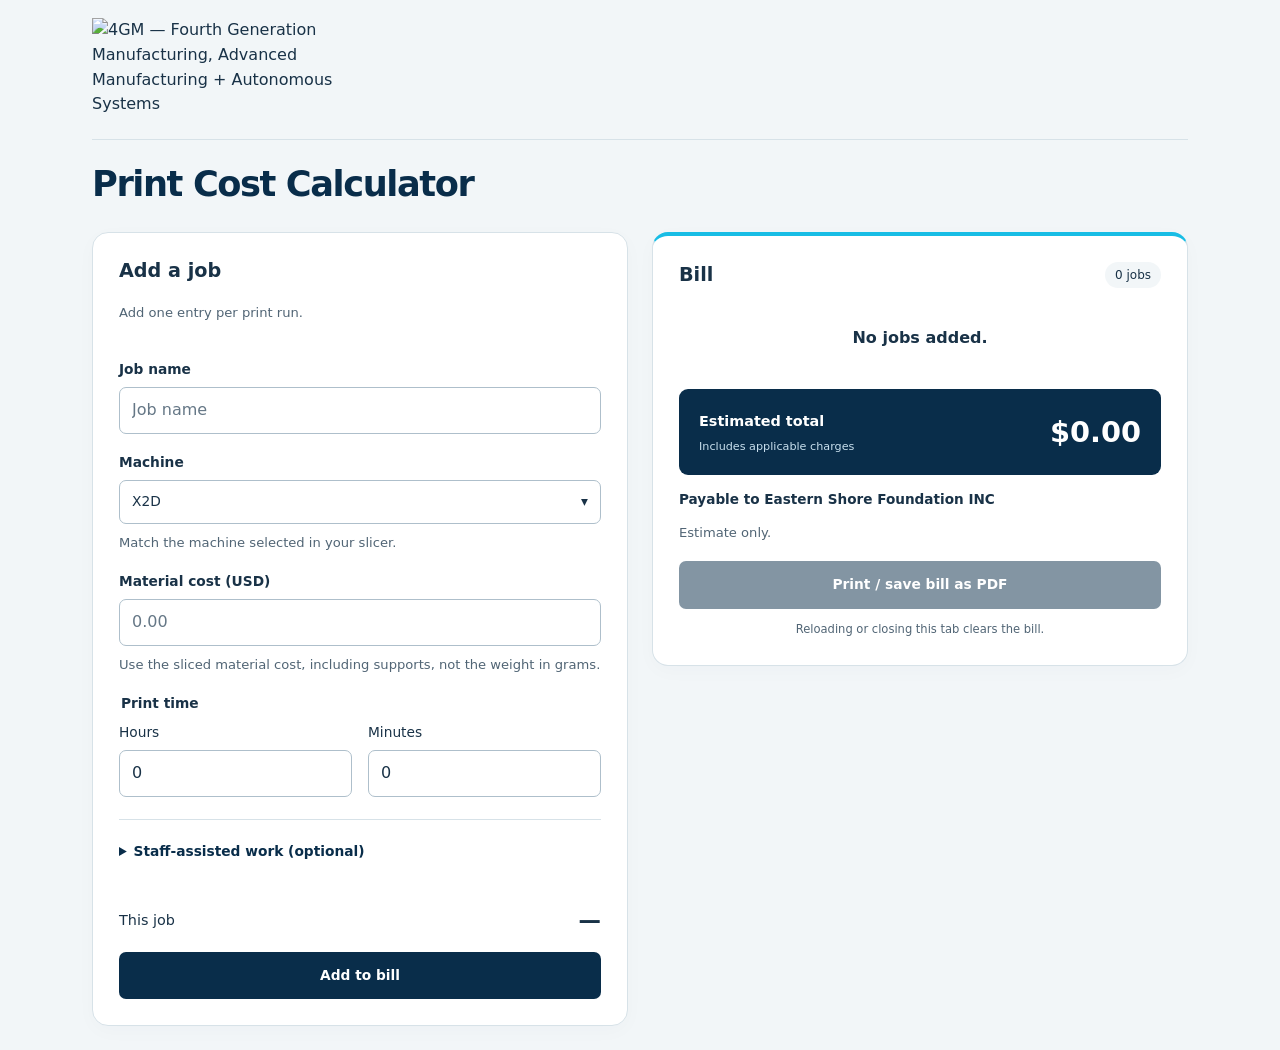
==== index.html @ 65095928 "Add print and labor cost calculator" ====
<!doctype html>
<html lang="en">
<head>
  <meta charset="utf-8">
  <meta name="viewport" content="width=device-width, initial-scale=1">
  <meta name="description" content="Calculate 3D print costs and print a bill.">
  <title>3D print cost calculator · AMAS</title>
  <link rel="stylesheet" href="styles.css">
  <script type="module" src="app.js"></script>
</head>
<body>
  <a class="skip-link" href="#calculatorForm">Skip to calculator</a>
  <main class="page">
    <header class="masthead">
      <img class="brand-logo" src="assets/amas-logo.jpg" alt="4GM — Fourth Generation Manufacturing, Advanced Manufacturing + Autonomous Systems" width="1254" height="1254">
    </header>
    <section class="intro screen-only" aria-labelledby="app-title">
      <h1 id="app-title">Print Cost Calculator</h1>
    </section>
    <noscript><p class="error">Please enable JavaScript to use the print calculator.</p></noscript>
    <div id="configStatus" class="notice screen-only" role="status">Loading machine pricing…</div>
    <div id="configError" class="notice error screen-only" role="alert" hidden><p>Machine pricing is unavailable. Estimates are paused. Please retry.</p><button id="retryButton" type="button">Retry pricing</button></div>
    <div class="layout">
      <section class="panel screen-only" aria-labelledby="editorTitle">
        <div class="section-heading"><h2 id="editorTitle">Add a job</h2></div>
        <p id="entryHelp" class="hint">Add one entry per print run.</p>
        <form id="calculatorForm">
          <fieldset id="inputFields" disabled>
            <legend class="sr-only">Job details</legend>
            <label for="printName">Job name</label>
            <input id="printName" name="printName" maxlength="100" placeholder="Job name" required autocomplete="off">
            <label id="printerLabel" for="printerPicker">Machine</label>
            <div id="printerControl" class="printer-control">
              <select id="printer" name="printer" hidden aria-hidden="true" tabindex="-1"></select>
              <button id="printerPicker" class="printer-picker" type="button" role="combobox" aria-labelledby="printerLabel printerModel" aria-describedby="printerHelp" aria-haspopup="listbox" aria-expanded="false" aria-controls="printerOptions">
                <img id="printerImage" alt="" width="64" height="64" hidden><span id="printerModel"></span><span class="picker-arrow" aria-hidden="true">▾</span>
              </button>
              <div id="printerOptions" class="printer-options" role="listbox" aria-labelledby="printerLabel" hidden></div>
            </div>
            <p id="printerHelp" class="hint">Match the machine selected in your slicer.</p>
            <div id="descriptionFields" hidden>
              <label for="jobDescription">Extended description (optional)</label>
              <textarea id="jobDescription" name="jobDescription" rows="4" disabled></textarea>
            </div>
            <div id="materialFields">
            <label for="materialCost">Material cost (<span class="currencyLabel">USD</span>)</label>
            <input id="materialCost" name="materialCost" type="number" min="0" step="0.01" placeholder="0.00" required aria-describedby="materialHelp" inputmode="decimal">
            <p id="materialHelp" class="hint">Use the sliced material cost, including supports, not the weight in grams.</p>
            </div>
            <fieldset id="printTimeFields" class="time-fields"><legend>Print time</legend><div class="two-col">
              <div><label for="printHours">Hours</label><input id="printHours" name="printHours" type="number" min="0" step="1" value="0" required inputmode="numeric"></div>
              <div><label for="printMinutes">Minutes</label><input id="printMinutes" name="printMinutes" type="number" min="0" max="59" step="1" value="0" required inputmode="numeric"></div>
            </div></fieldset>
            <details id="laborFields" class="optional"><summary id="laborSummary">Staff-assisted work (optional)</summary><p id="optionalLaborHint" class="hint">Leave both at zero if operator labor does not apply.</p><div class="two-col">
              <div><label for="operatorMinutes">Labor minutes</label><input id="operatorMinutes" name="operatorMinutes" type="number" min="0" step="1" value="0" required inputmode="numeric"></div>
              <div><label for="payRate">Rate (<span class="currencyLabel">USD</span>/hour)</label><input id="payRate" name="payRate" type="number" min="0" step="0.01" value="0" required inputmode="decimal"></div>
            </div></details>
            <div class="estimate-preview"><span>This job</span><output id="draftTotal">—</output></div>
            <p id="formError" class="error" role="alert"></p>
            <div class="actions"><button id="saveButton" type="submit">Add to bill</button><button id="cancelButton" type="button" class="secondary" hidden>Cancel edit</button></div>
          </fieldset>
        </form>
      </section>
      <section class="panel bill" aria-labelledby="billTitle">
        <div class="section-heading"><h2 id="billTitle">Bill</h2><span id="printCount" class="count screen-only">0 jobs</span></div>
        <p class="print-only">Estimate · <span id="invoiceDate"></span></p>
        <p id="emptyBill" class="empty">No jobs added.</p>
        <div id="billItems"></div>
        <div class="bill-total"><div><span>Estimated total</span><small id="totalCaption">Includes applicable charges</small></div><output id="billTotal">—</output></div>
        <p id="payee" class="payee">Payable to Eastern Shore Foundation INC</p>
        <p class="hint">Estimate only.</p>
        <button id="printButton" class="screen-only" type="button" disabled>Print / save bill as PDF</button>
        <p id="unsavedNote" class="hint screen-only" hidden>You have changes in the form. Add or save them before printing.</p>
        <p class="privacy screen-only">Reloading or closing this tab clears the bill.</p>
      </section>
    </div>
    <p id="announcement" class="sr-only" role="status" aria-live="polite"></p>
  </main>
</body>
</html>
---- styles.css ----
/* Brand colors and the header asset can be updated independently of calculator logic. */
:root { color-scheme: light; --navy:#092d4a; --blue:#08789b; --cyan:#18bde5; --orange:#f57a2a; --ink:#193247; --muted:#516575; --line:#d7e2e8; --paper:#fff; --bg:#f2f6f8; }
* { box-sizing:border-box; }
body { margin:0; color:var(--ink); background:var(--bg); font-family:system-ui,-apple-system,BlinkMacSystemFont,"Segoe UI",sans-serif; line-height:1.55; }
.page { max-width:1160px; margin:auto; padding:0 32px 24px; }
.masthead { display:flex; justify-content:space-between; align-items:center; gap:24px; border-bottom:1px solid var(--line); padding:18px 0; }
.brand-logo { width:310px; max-width:100%; height:auto; aspect-ratio:3/1; object-fit:cover; }
.eyebrow { font-size:.72rem; font-weight:750; letter-spacing:.14em; color:var(--blue); }
.intro { padding:24px 0 20px; max-width:850px; }
h1 { color:var(--navy); font-size:clamp(1.7rem,3vw,2.2rem); letter-spacing:-.04em; line-height:1.12; margin:0 0 8px; }
h2 { font-size:1.2rem; margin:0; line-height:1.3; } p { margin:0 0 16px; } .lede { max-width:690px; color:var(--muted); font-size:1.05rem; }
.steps { display:flex; flex-wrap:wrap; list-style:none; gap:12px 26px; padding:8px 0 0; margin:0; font-size:.85rem; font-weight:600; }
.steps span { display:inline-grid; place-items:center; width:25px; height:25px; margin-right:7px; border:1px solid #a9c3d1; border-radius:50%; color:var(--blue); }
.layout { display:grid; grid-template-columns:minmax(0,1fr) minmax(0,1fr); gap:24px; align-items:start; }
.panel { background:var(--paper); border:1px solid var(--line); border-radius:16px; padding:26px; box-shadow:0 5px 20px #19324706; min-width:0; }
.section-heading { display:flex; align-items:center; gap:10px; margin-bottom:18px; }
.step-number { color:var(--blue); font-size:.8rem; font-weight:750; } .count { margin-left:auto; font-size:.75rem; white-space:nowrap; background:var(--bg); border-radius:20px; padding:4px 10px; }
.hint { color:var(--muted); font-size:.82rem; line-height:1.6; margin:8px 0 18px; }
fieldset { border:0; margin:0; padding:0; min-width:0; } label,legend { display:block; font-size:.86rem; font-weight:650; margin-bottom:7px; } label { margin-top:18px; }
input,select,textarea,button { font:inherit; } input,select,textarea { width:100%; min-width:0; border:1px solid #aebfcb; border-radius:7px; min-height:46px; padding:10px 12px; background:white; color:var(--ink); }
input::placeholder { color:#657786; } :focus-visible { outline:3px solid var(--blue); outline-offset:3px; }
.two-col { display:grid; grid-template-columns:1fr 1fr; gap:16px; } .time-fields { margin-top:18px; } .time-fields label { margin-top:0; font-weight:400; }
.optional { margin-top:22px; border-top:1px solid var(--line); padding:16px 0 0; } summary { cursor:pointer; color:var(--navy); font-size:.86rem; font-weight:650; padding:5px 0; } .optional .hint { margin-bottom:0; }
button { border:1px solid transparent; background:var(--navy); color:white; border-radius:7px; padding:12px 17px; min-height:44px; cursor:pointer; font-weight:650; font-size:.86rem; }
button:hover:not(:disabled) { background:#13537b; } button:disabled { opacity:.5; cursor:not-allowed; } button.secondary { background:white; color:var(--navy); border-color:#aebfcb; } button.secondary:hover { background:var(--bg); }
.actions { display:flex; flex-wrap:wrap; gap:8px; }.actions #saveButton { flex:1; }
.estimate-preview { display:flex; justify-content:space-between; align-items:center; margin-top:22px; padding:14px 0; font-size:.9rem; } .estimate-preview output { font-weight:750; font-size:1.4rem; }
.bill { border-top:4px solid var(--cyan); } .empty { text-align:center; margin:38px 0; font-weight:600; } .empty span { color:var(--muted); font-size:.85rem; font-weight:400; }
.bill-total { display:flex; justify-content:space-between; align-items:center; gap:14px; background:var(--navy); color:white; border-radius:9px; padding:20px; margin:22px 0 14px; } .bill-total span { font-size:.9rem; font-weight:600; } .bill-total small { display:block; font-size:.7rem; margin-top:4px; color:#c9e0ee; } .bill-total output { font-size:1.8rem; font-weight:750; white-space:nowrap; } #printButton { width:100%; } .privacy { font-size:.72rem; color:var(--muted); margin:12px 0 0; text-align:center; }
.bill-item { border-bottom:1px solid var(--line); padding:13px 0; } .item-heading { display:flex; gap:14px; align-items:baseline; justify-content:space-between; } .item-heading h3 { font-size:.95rem; margin:0; overflow-wrap:anywhere; } .item-heading strong { white-space:nowrap; } .item-meta { color:var(--muted); font-size:.77rem; margin:3px 0 8px; } .item-actions { display:flex; gap:8px; margin:12px 0 0; } .item-actions button { font-size:.75rem; padding:6px 12px; } .item-details summary { font-size:.78rem; } .cost-groups { margin:10px 0; } .cost-groups div { display:flex; justify-content:space-between; gap:12px; font-size:.8rem; padding:3px 0; } dd { margin:0; white-space:nowrap; }
table { border-collapse:collapse; width:100%; font-size:.73rem; margin:12px 0; table-layout:fixed; } th,td { text-align:left; padding:7px 4px; border-bottom:1px solid var(--line); overflow-wrap:anywhere; vertical-align:top; } th:last-child,td:last-child { text-align:right; width:24%; } .rounding { font-size:.72rem; color:var(--muted); }
.help { margin-top:30px; padding:26px 0; border-top:1px solid var(--line); } .help-grid { display:grid; grid-template-columns:repeat(3,1fr); gap:28px; margin-top:18px; font-size:.82rem; color:var(--muted); } .help-grid strong { display:block; color:var(--ink); margin-bottom:5px; } footer { color:var(--muted); font-size:.72rem; }
.notice { border-radius:8px; padding:14px 18px; margin-bottom:20px; background:#e0eff5; } .notice p { margin-bottom:12px; } .error { color:#a42920; font-size:.85rem; } .notice.error { background:#fff0ed; border:1px solid #edb7ad; } #formError:empty { display:none; }
.sr-only { position:absolute; width:1px; height:1px; padding:0; margin:-1px; overflow:hidden; clip:rect(0,0,0,0); white-space:nowrap; border:0; } .skip-link { position:absolute; left:10px; top:-80px; background:white; padding:10px; z-index:5; } .skip-link:focus { top:10px; } .print-only,[hidden] { display:none !important; }
@media(max-width:760px) { .page { padding:0 18px 24px; } .masthead .eyebrow { display:none; } .brand-logo { width:280px; } .layout { grid-template-columns:1fr; gap:20px; } .intro { padding-top:26px; } .panel { padding:20px; } .help-grid { grid-template-columns:1fr; gap:0; } .steps { display:grid; gap:10px; } }
@media(max-width:360px) { .page { padding-left:12px; padding-right:12px; } .panel { padding:16px; } .bill-total { padding:15px; } .bill-total output { font-size:1.5rem; } }
@media print { @page { margin:15mm; } body { background:white; font-size:10pt; } .page { max-width:none; padding:0; } .screen-only,.skip-link { display:none !important; } .print-only { display:block !important; } .masthead { padding:0 0 12px; margin-bottom:16px; } .brand-logo { width:250px; } .layout { display:block; } .panel { box-shadow:none; border:0; padding:0; } .bill-total { background:white; color:#000; border:2px solid #222; break-inside:avoid; } .bill-total small { color:#333; } .bill-item { break-inside:avoid; } .item-details > summary { display:none; } .item-actions { display:none; } .hint,.item-meta,.rounding { color:#333; } table { font-size:8pt; } thead { display:table-header-group; } }

.printer-preview { display:flex; align-items:center; gap:14px; margin-top:12px; color:var(--muted); font-size:.8rem; }
.printer-preview img { width:88px; height:88px; object-fit:contain; border:1px solid var(--line); border-radius:8px; background:white; }

.payee { font-size:.85rem; font-weight:650; margin:12px 0; }

.printer-control { position:relative; }
.printer-picker { display:flex; align-items:center; gap:12px; width:100%; text-align:left; background:white; color:var(--ink); border:1px solid #aebfcb; font-weight:400; padding:8px 12px; }
.printer-picker:hover:not(:disabled) { background:var(--bg); }
.printer-picker img,.printer-options img { width:64px; height:64px; object-fit:contain; flex-shrink:0; }
.picker-arrow { margin-left:auto; }
.printer-options { position:absolute; top:calc(100% + 5px); left:0; right:0; z-index:10; border:1px solid #aebfcb; border-radius:8px; padding:5px; background:white; box-shadow:0 8px 24px #092d4a26; max-height:min(330px,45vh); overflow-y:auto; }
.printer-options [role=option] { display:flex; align-items:center; gap:12px; min-height:76px; padding:6px 10px; border:2px solid transparent; border-radius:5px; cursor:pointer; }
.printer-options [role=option]:hover,.printer-options .active { background:#e7f3f9; border-color:var(--blue); }
.printer-options [aria-selected=true] { font-weight:750; }
.printer-options [aria-selected=true]::after { content:"✓"; margin-left:auto; }

.machine-choice-text { display:block; flex:1; min-width:0; }
.machine-choice-text strong { display:block; font-size:.88rem; }
.machine-choice-text small { display:block; margin-top:3px; font-size:.78rem; line-height:1.45; color:var(--muted); font-weight:400; overflow-wrap:break-word; }

textarea { resize:vertical; }
.job-description { white-space:pre-wrap; overflow-wrap:anywhere; margin:8px 0 12px; }
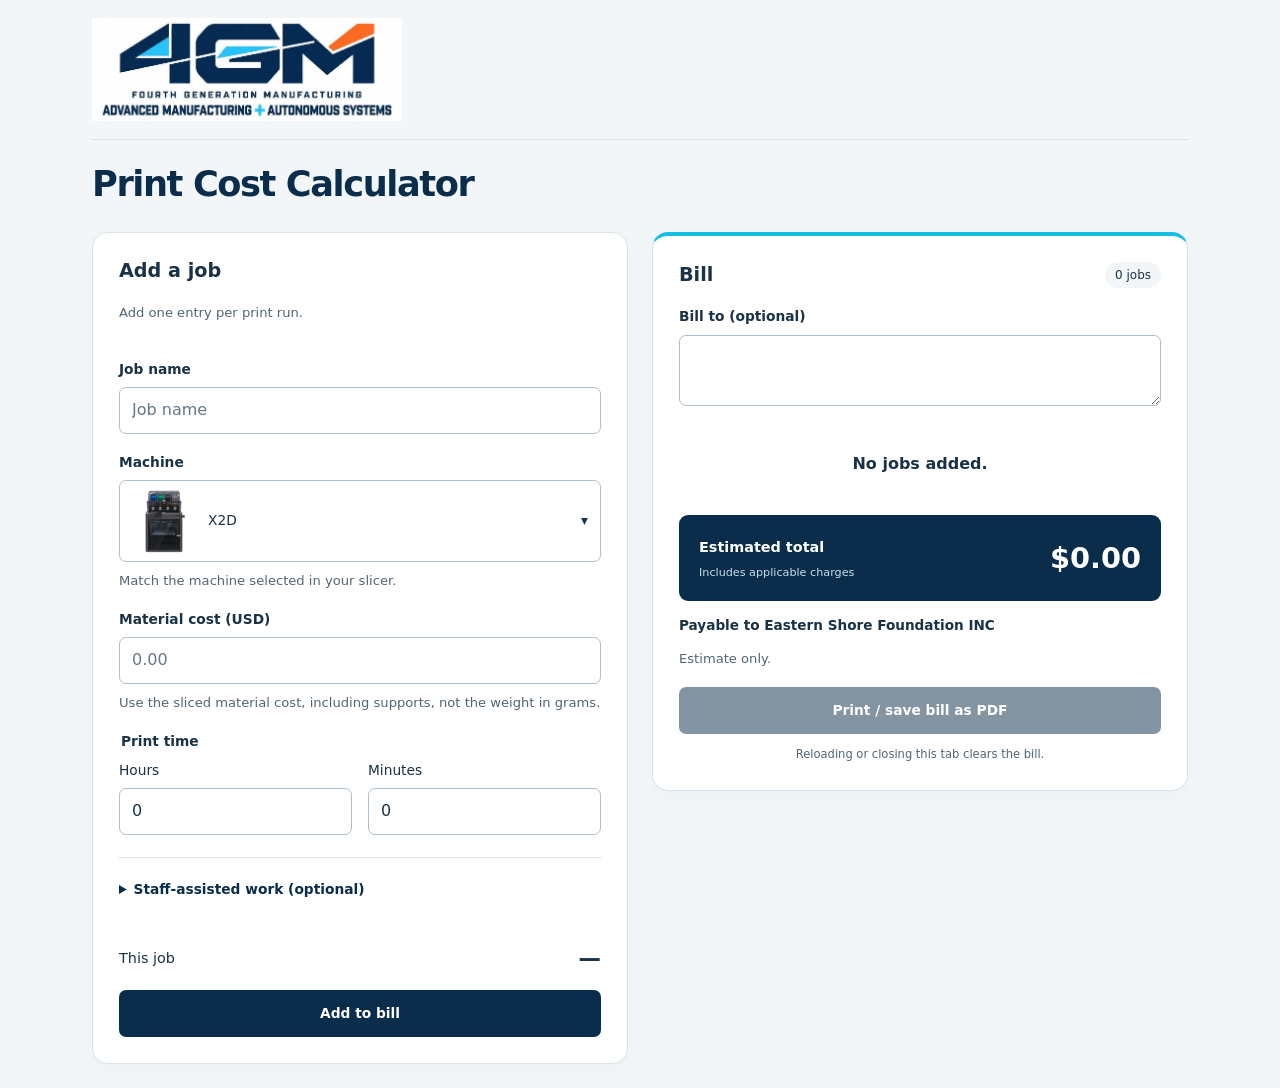
==== commit 6e4393b9: "Add optional bill-to recipient to screen and printed invoices" ====
--- a/index.html
+++ b/index.html
@@ -64,6 +64,11 @@
       <section class="panel bill" aria-labelledby="billTitle">
         <div class="section-heading"><h2 id="billTitle">Bill</h2><span id="printCount" class="count screen-only">0 jobs</span></div>
         <p class="print-only">Estimate · <span id="invoiceDate"></span></p>
+        <div class="screen-only">
+          <label for="billTo">Bill to (optional)</label>
+          <textarea id="billTo" name="billTo" rows="2" autocomplete="off"></textarea>
+        </div>
+        <div id="billToPrintContainer" hidden><div class="print-only"><strong>Bill to</strong><p id="billToPrint" class="job-description"></p></div></div>
         <p id="emptyBill" class="empty">No jobs added.</p>
         <div id="billItems"></div>
         <div class="bill-total"><div><span>Estimated total</span><small id="totalCaption">Includes applicable charges</small></div><output id="billTotal">—</output></div>
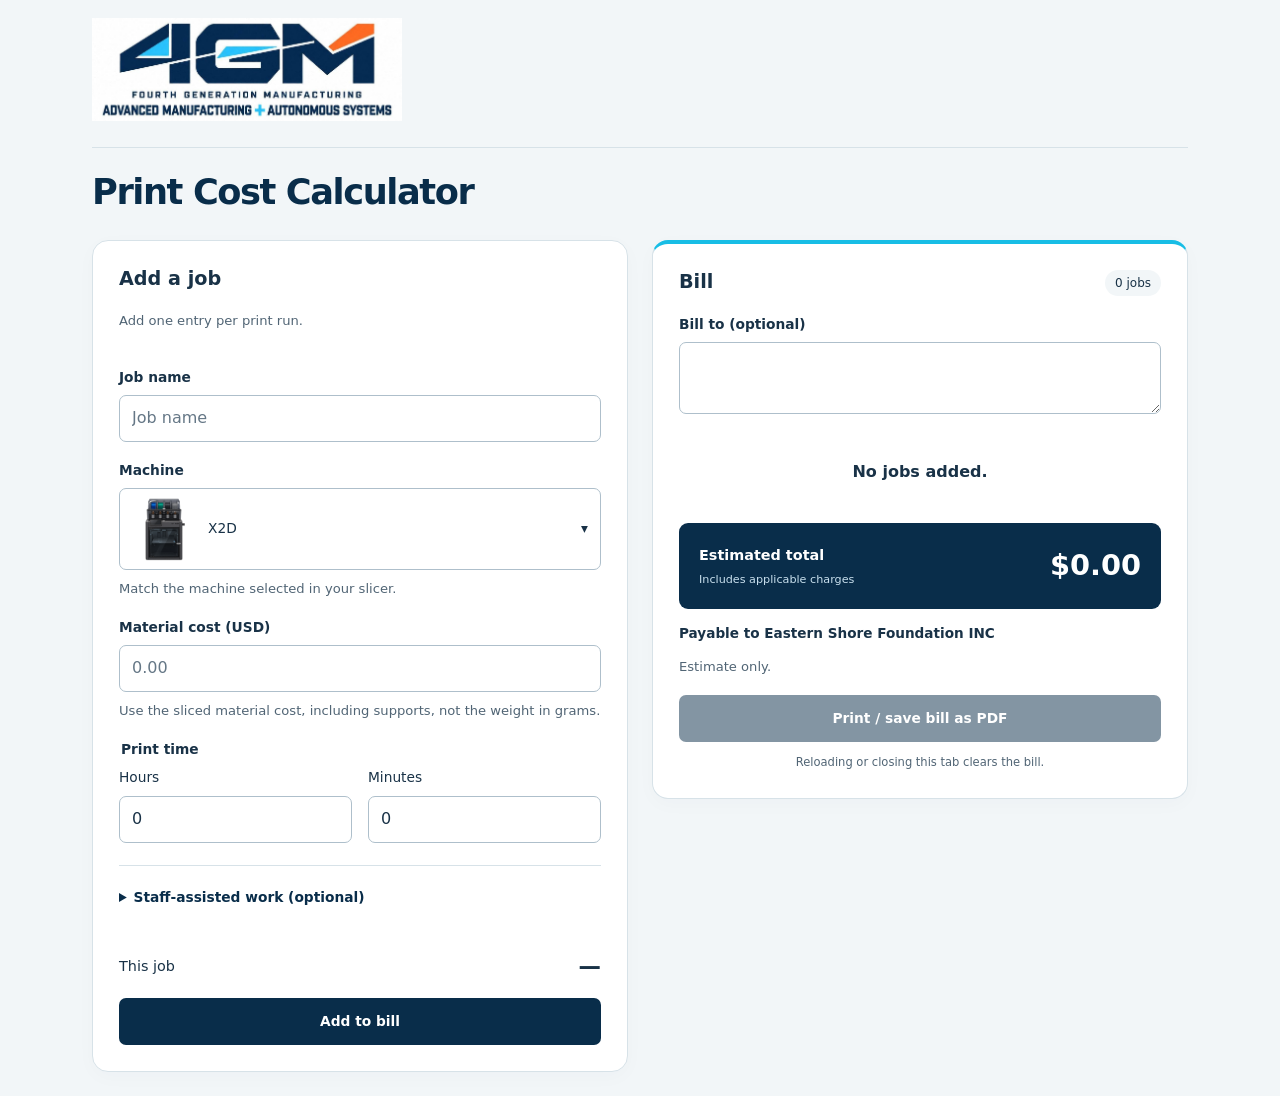
==== commit cfcd7c95: "Link calculator logo to AMAS homepage" ====
--- a/index.html
+++ b/index.html
@@ -6,13 +6,15 @@
   <meta name="description" content="Calculate 3D print costs and print a bill.">
   <title>3D print cost calculator · AMAS</title>
   <link rel="stylesheet" href="styles.css">
-  <script type="module" src="app.js"></script>
+  <script type="module" src="app.js?v=20261105-bill-to"></script>
 </head>
 <body>
   <a class="skip-link" href="#calculatorForm">Skip to calculator</a>
   <main class="page">
     <header class="masthead">
-      <img class="brand-logo" src="assets/amas-logo.jpg" alt="4GM — Fourth Generation Manufacturing, Advanced Manufacturing + Autonomous Systems" width="1254" height="1254">
+      <a href="https://amas4gm.ai/" aria-label="AMAS homepage" style="max-width:100%">
+        <img class="brand-logo" src="assets/amas-logo.jpg" alt="4GM — Fourth Generation Manufacturing, Advanced Manufacturing + Autonomous Systems" width="1254" height="1254">
+      </a>
     </header>
     <section class="intro screen-only" aria-labelledby="app-title">
       <h1 id="app-title">Print Cost Calculator</h1>
